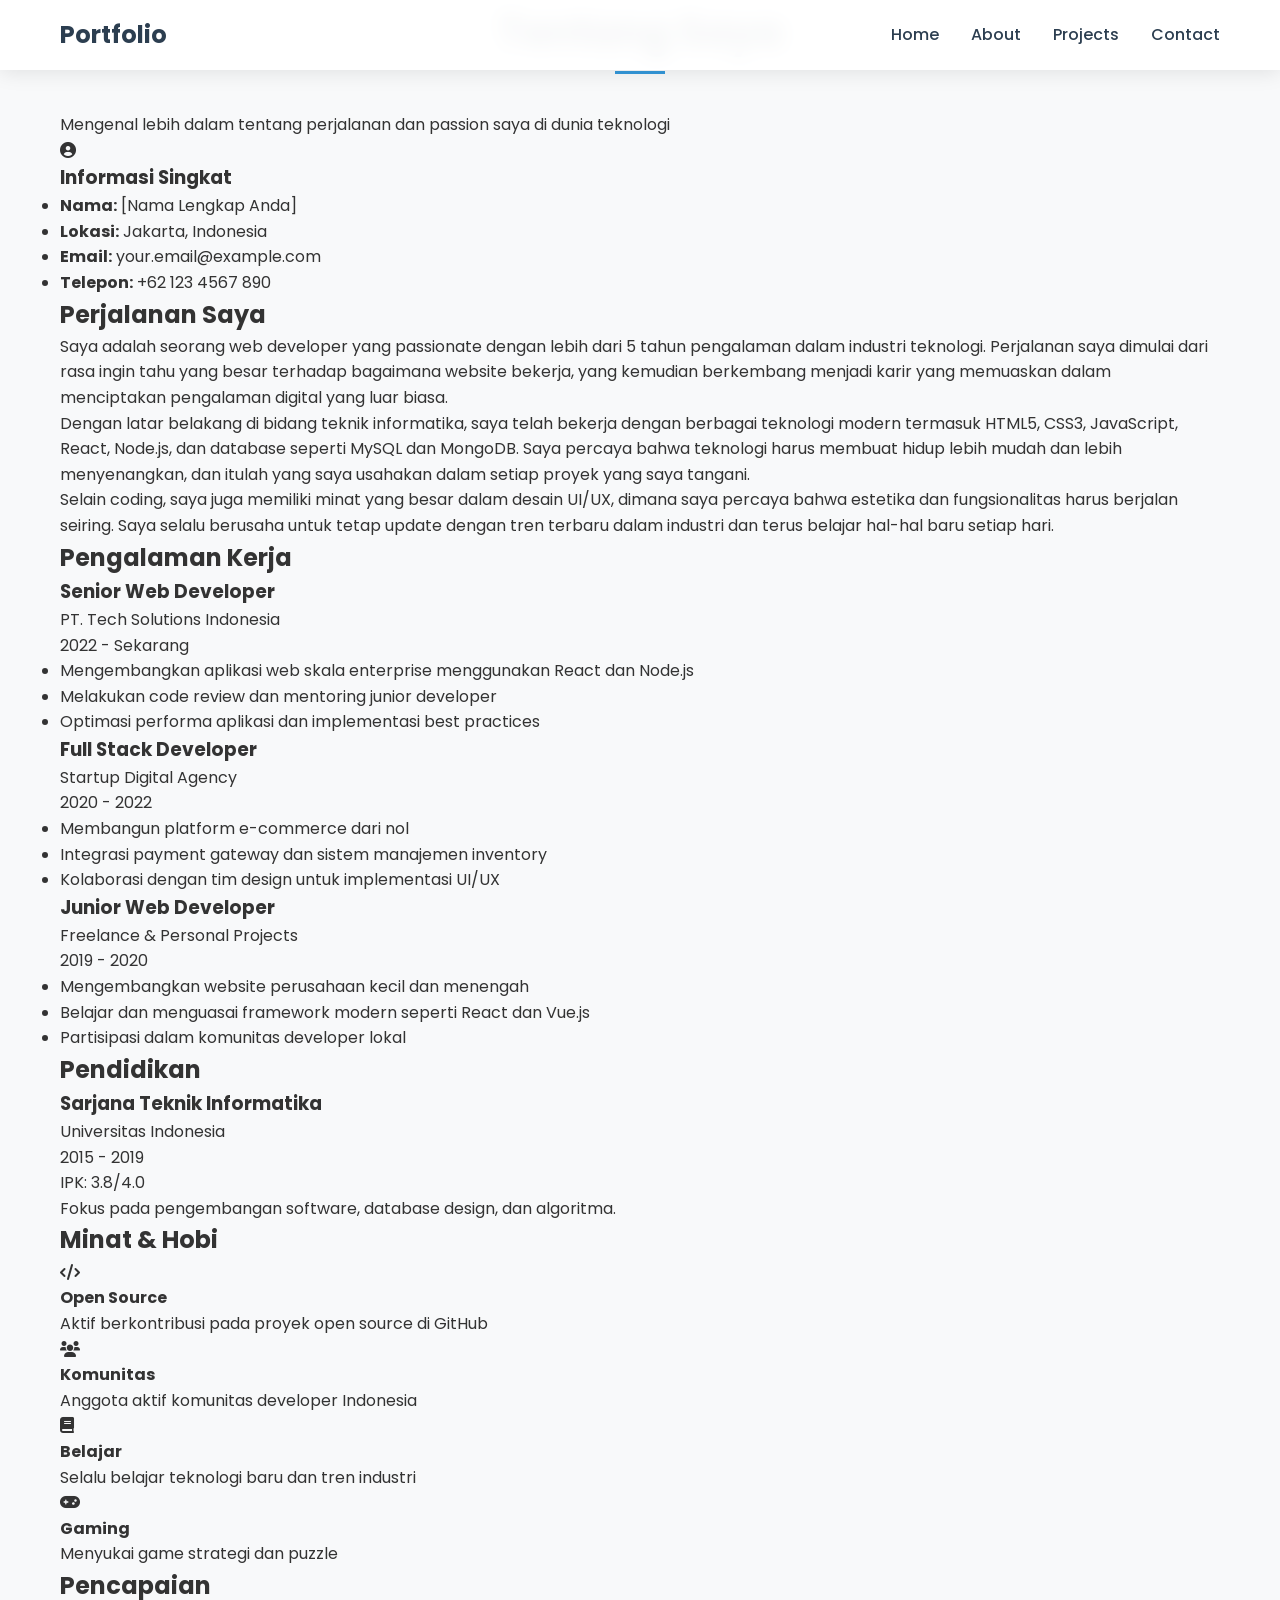
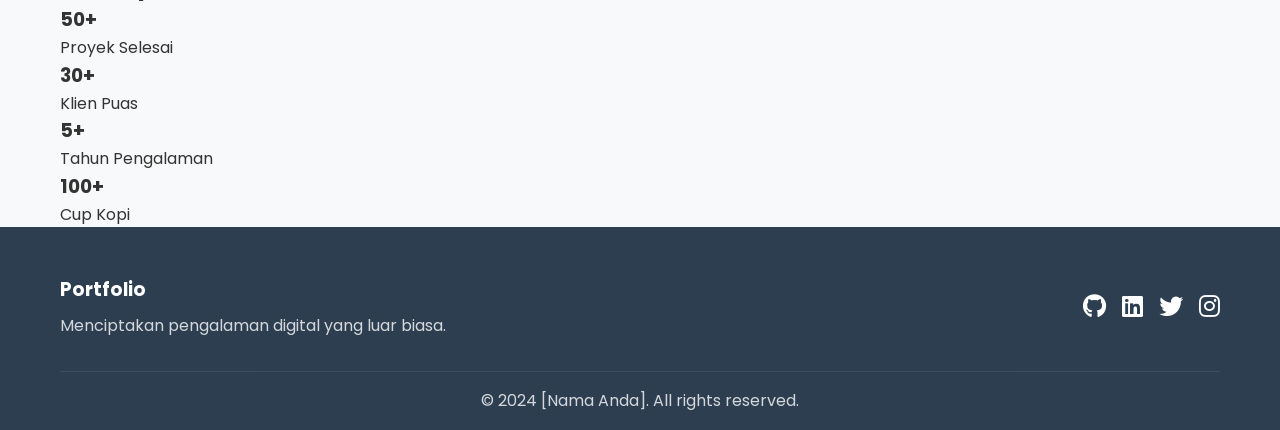
==== about.html @ 0f9511a6 "tambahkan" ====
<!DOCTYPE html>
<html lang="id">
<head>
    <meta charset="UTF-8">
    <meta name="viewport" content="width=device-width, initial-scale=1.0">
    <title>Tentang Saya - Portofolio Modern</title>
    <link rel="stylesheet" href="nyoba.css">
    <link href="https://fonts.googleapis.com/css2?family=Poppins:wght@300;400;500;600;700&display=swap" rel="stylesheet">
    <link rel="stylesheet" href="https://cdnjs.cloudflare.com/ajax/libs/font-awesome/6.0.0/css/all.min.css">
</head>
<body>
    <header>
        <nav>
            <div class="nav-container">
                <div class="logo">
                    <h1><a href="nyoba.html" style="color: inherit; text-decoration: none;">Portfolio</a></h1>
                </div>
                <ul class="nav-menu">
                    <li><a href="nyoba.html#home">Home</a></li>
                    <li><a href="about.html">About</a></li>
                    <li><a href="nyoba.html#projects">Projects</a></li>
                    <li><a href="nyoba.html#contact">Contact</a></li>
                </ul>
                <div class="hamburger">
                    <span class="bar"></span>
                    <span class="bar"></span>
                    <span class="bar"></span>
                </div>
            </div>
        </nav>
    </header>

    <section class="about-page">
        <div class="container">
            <div class="about-header">
                <h1 class="section-title">Tentang Saya</h1>
                <p class="about-subtitle">Mengenal lebih dalam tentang perjalanan dan passion saya di dunia teknologi</p>
            </div>

            <div class="about-content-detailed">
                <div class="about-image-section">
                    <div class="profile-image-large">
                        <div class="profile-placeholder-large">
                            <i class="fas fa-user-circle"></i>
                        </div>
                    </div>
                    <div class="quick-info">
                        <h3>Informasi Singkat</h3>
                        <ul>
                            <li><strong>Nama:</strong> [Nama Lengkap Anda]</li>
                            <li><strong>Lokasi:</strong> Jakarta, Indonesia</li>
                            <li><strong>Email:</strong> your.email@example.com</li>
                            <li><strong>Telepon:</strong> +62 123 4567 890</li>
                        </ul>
                    </div>
                </div>

                <div class="about-text-section">
                    <div class="about-bio">
                        <h2>Perjalanan Saya</h2>
                        <p>Saya adalah seorang web developer yang passionate dengan lebih dari 5 tahun pengalaman dalam industri teknologi. Perjalanan saya dimulai dari rasa ingin tahu yang besar terhadap bagaimana website bekerja, yang kemudian berkembang menjadi karir yang memuaskan dalam menciptakan pengalaman digital yang luar biasa.</p>

                        <p>Dengan latar belakang di bidang teknik informatika, saya telah bekerja dengan berbagai teknologi modern termasuk HTML5, CSS3, JavaScript, React, Node.js, dan database seperti MySQL dan MongoDB. Saya percaya bahwa teknologi harus membuat hidup lebih mudah dan lebih menyenangkan, dan itulah yang saya usahakan dalam setiap proyek yang saya tangani.</p>

                        <p>Selain coding, saya juga memiliki minat yang besar dalam desain UI/UX, dimana saya percaya bahwa estetika dan fungsionalitas harus berjalan seiring. Saya selalu berusaha untuk tetap update dengan tren terbaru dalam industri dan terus belajar hal-hal baru setiap hari.</p>
                    </div>

                    <div class="experience-section">
                        <h2>Pengalaman Kerja</h2>
                        <div class="timeline">
                            <div class="timeline-item">
                                <div class="timeline-marker"></div>
                                <div class="timeline-content">
                                    <h3>Senior Web Developer</h3>
                                    <p class="company">PT. Tech Solutions Indonesia</p>
                                    <p class="period">2022 - Sekarang</p>
                                    <ul>
                                        <li>Mengembangkan aplikasi web skala enterprise menggunakan React dan Node.js</li>
                                        <li>Melakukan code review dan mentoring junior developer</li>
                                        <li>Optimasi performa aplikasi dan implementasi best practices</li>
                                    </ul>
                                </div>
                            </div>

                            <div class="timeline-item">
                                <div class="timeline-marker"></div>
                                <div class="timeline-content">
                                    <h3>Full Stack Developer</h3>
                                    <p class="company">Startup Digital Agency</p>
                                    <p class="period">2020 - 2022</p>
                                    <ul>
                                        <li>Membangun platform e-commerce dari nol</li>
                                        <li>Integrasi payment gateway dan sistem manajemen inventory</li>
                                        <li>Kolaborasi dengan tim design untuk implementasi UI/UX</li>
                                    </ul>
                                </div>
                            </div>

                            <div class="timeline-item">
                                <div class="timeline-marker"></div>
                                <div class="timeline-content">
                                    <h3>Junior Web Developer</h3>
                                    <p class="company">Freelance & Personal Projects</p>
                                    <p class="period">2019 - 2020</p>
                                    <ul>
                                        <li>Mengembangkan website perusahaan kecil dan menengah</li>
                                        <li>Belajar dan menguasai framework modern seperti React dan Vue.js</li>
                                        <li>Partisipasi dalam komunitas developer lokal</li>
                                    </ul>
                                </div>
                            </div>
                        </div>
                    </div>

                    <div class="education-section">
                        <h2>Pendidikan</h2>
                        <div class="education-item">
                            <h3>Sarjana Teknik Informatika</h3>
                            <p class="university">Universitas Indonesia</p>
                            <p class="period">2015 - 2019</p>
                            <p>IPK: 3.8/4.0</p>
                            <p>Fokus pada pengembangan software, database design, dan algoritma.</p>
                        </div>
                    </div>

                    <div class="interests-section">
                        <h2>Minat & Hobi</h2>
                        <div class="interests-grid">
                            <div class="interest-item">
                                <i class="fas fa-code"></i>
                                <h4>Open Source</h4>
                                <p>Aktif berkontribusi pada proyek open source di GitHub</p>
                            </div>
                            <div class="interest-item">
                                <i class="fas fa-users"></i>
                                <h4>Komunitas</h4>
                                <p>Anggota aktif komunitas developer Indonesia</p>
                            </div>
                            <div class="interest-item">
                                <i class="fas fa-book"></i>
                                <h4>Belajar</h4>
                                <p>Selalu belajar teknologi baru dan tren industri</p>
                            </div>
                            <div class="interest-item">
                                <i class="fas fa-gamepad"></i>
                                <h4>Gaming</h4>
                                <p>Menyukai game strategi dan puzzle</p>
                            </div>
                        </div>
                    </div>

                    <div class="stats-section">
                        <h2>Pencapaian</h2>
                        <div class="stats-grid">
                            <div class="stat-card">
                                <h3>50+</h3>
                                <p>Proyek Selesai</p>
                            </div>
                            <div class="stat-card">
                                <h3>30+</h3>
                                <p>Klien Puas</p>
                            </div>
                            <div class="stat-card">
                                <h3>5+</h3>
                                <p>Tahun Pengalaman</p>
                            </div>
                            <div class="stat-card">
                                <h3>100+</h3>
                                <p>Cup Kopi</p>
                            </div>
                        </div>
                    </div>
                </div>
            </div>
        </div>
    </section>

    <footer>
        <div class="container">
            <div class="footer-content">
                <div class="footer-logo">
                    <h3>Portfolio</h3>
                    <p>Menciptakan pengalaman digital yang luar biasa.</p>
                </div>
                <div class="social-links">
                    <a href="#" class="social-link"><i class="fab fa-github"></i></a>
                    <a href="#" class="social-link"><i class="fab fa-linkedin"></i></a>
                    <a href="#" class="social-link"><i class="fab fa-twitter"></i></a>
                    <a href="#" class="social-link"><i class="fab fa-instagram"></i></a>
                </div>
            </div>
            <div class="footer-bottom">
                <p>&copy; 2024 [Nama Anda]. All rights reserved.</p>
            </div>
        </div>
    </footer>

    <script src="nyoba.js"></script>
</body>
</html>
---- nyoba.css ----
/* Reset dan Base Styles */
* {
    margin: 0;
    padding: 0;
    box-sizing: border-box;
}

body {
    font-family: 'Poppins', sans-serif;
    line-height: 1.6;
    color: #333;
    background-color: #f8f9fa;
    overflow-x: hidden;
}

.container {
    max-width: 1200px;
    margin: 0 auto;
    padding: 0 20px;
}

/* Header & Navigation */
header {
    position: fixed;
    top: 0;
    width: 100%;
    background: rgba(255, 255, 255, 0.95);
    backdrop-filter: blur(10px);
    z-index: 1000;
    box-shadow: 0 2px 20px rgba(0, 0, 0, 0.1);
}

.nav-container {
    display: flex;
    justify-content: space-between;
    align-items: center;
    padding: 1rem 0;
    max-width: 1200px;
    margin: 0 auto;
    padding: 1rem 20px;
}

.logo h1 {
    color: #2c3e50;
    font-weight: 700;
}

.nav-menu {
    display: flex;
    list-style: none;
    gap: 2rem;
}

.nav-menu a {
    text-decoration: none;
    color: #2c3e50;
    font-weight: 500;
    transition: color 0.3s ease;
}

.nav-menu a:hover {
    color: #3498db;
}

.hamburger {
    display: none;
    flex-direction: column;
    cursor: pointer;
}

.bar {
    width: 25px;
    height: 3px;
    background: #2c3e50;
    margin: 3px 0;
    transition: 0.3s;
}

/* Hero Section */
.hero {
    min-height: 100vh;
    display: flex;
    align-items: center;
    background: linear-gradient(135deg, #667eea 0%, #764ba2 100%);
    color: white;
    padding-top: 80px;
}

.hero-container {
    max-width: 1200px;
    margin: 0 auto;
    padding: 0 20px;
    display: grid;
    grid-template-columns: 1fr 1fr;
    gap: 4rem;
    align-items: center;
}

.hero-content h1 {
    font-size: 3.5rem;
    font-weight: 700;
    margin-bottom: 1rem;
}

.highlight {
    color: #ffd700;
}

.hero-content h2 {
    font-size: 1.5rem;
    font-weight: 300;
    margin-bottom: 1.5rem;
    opacity: 0.9;
}

.hero-content p {
    font-size: 1.1rem;
    margin-bottom: 2rem;
    opacity: 0.8;
}

.hero-buttons {
    display: flex;
    gap: 1rem;
}

.btn {
    padding: 12px 30px;
    border-radius: 50px;
    text-decoration: none;
    font-weight: 500;
    transition: all 0.3s ease;
    display: inline-block;
    text-align: center;
}

.btn-primary {
    background: #3498db;
    color: white;
}

.btn-primary:hover {
    background: #2980b9;
    transform: translateY(-2px);
    box-shadow: 0 10px 25px rgba(52, 152, 219, 0.3);
}

.btn-secondary {
    background: transparent;
    color: white;
    border: 2px solid white;
}

.btn-secondary:hover {
    background: white;
    color: #3498db;
}

.hero-image {
    text-align: center;
}

.profile-placeholder {
    width: 300px;
    height: 300px;
    background: rgba(255, 255, 255, 0.1);
    border-radius: 50%;
    display: flex;
    align-items: center;
    justify-content: center;
    font-size: 8rem;
    margin: 0 auto;
    backdrop-filter: blur(10px);
}

/* Section Titles */
.section-title {
    font-size: 2.5rem;
    text-align: center;
    margin-bottom: 3rem;
    color: #2c3e50;
    position: relative;
}

.section-title::after {
    content: '';
    position: absolute;
    bottom: -10px;
    left: 50%;
    transform: translateX(-50%);
    width: 50px;
    height: 3px;
    background: #3498db;
}

/* About Section */
.about {
    padding: 5rem 0;
    background: white;
}

.about-content {
    display: grid;
    grid-template-columns: 2fr 1fr;
    gap: 4rem;
    align-items: center;
}

.about-text p {
    font-size: 1.1rem;
    margin-bottom: 1.5rem;
    color: #666;
}

.stats {
    display: grid;
    grid-template-columns: repeat(3, 1fr);
    gap: 2rem;
    margin-top: 2rem;
}

.stat h3 {
    font-size: 2.5rem;
    color: #3498db;
    margin-bottom: 0.5rem;
}

.stat p {
    color: #666;
    font-weight: 500;
}

.skills h3 {
    color: #2c3e50;
    margin-bottom: 1rem;
}

.skill-tags {
    display: flex;
    flex-wrap: wrap;
    gap: 0.5rem;
}

.skill-tag {
    background: #f8f9fa;
    color: #3498db;
    padding: 0.5rem 1rem;
    border-radius: 20px;
    font-size: 0.9rem;
    font-weight: 500;
}

/* Projects Section */
.projects {
    padding: 5rem 0;
    background: #f8f9fa;
}

.projects-grid {
    display: grid;
    grid-template-columns: repeat(auto-fit, minmax(350px, 1fr));
    gap: 2rem;
}

.project-card {
    background: white;
    border-radius: 10px;
    overflow: hidden;
    box-shadow: 0 10px 30px rgba(0, 0, 0, 0.1);
    transition: transform 0.3s ease, box-shadow 0.3s ease;
}

.project-card:hover {
    transform: translateY(-5px);
    box-shadow: 0 20px 40px rgba(0, 0, 0, 0.15);
}

.project-image {
    height: 200px;
    background: linear-gradient(135deg, #667eea 0%, #764ba2 100%);
    display: flex;
    align-items: center;
    justify-content: center;
    color: white;
    font-size: 3rem;
}

.project-content {
    padding: 2rem;
}

.project-content h3 {
    color: #2c3e50;
    margin-bottom: 1rem;
    font-size: 1.3rem;
}

.project-content p {
    color: #666;
    margin-bottom: 1.5rem;
}

.project-tech {
    display: flex;
    flex-wrap: wrap;
    gap: 0.5rem;
    margin-bottom: 1.5rem;
}

.project-tech span {
    background: #e9ecef;
    color: #495057;
    padding: 0.25rem 0.75rem;
    border-radius: 15px;
    font-size: 0.8rem;
    font-weight: 500;
}

.project-links {
    display: flex;
    gap: 1rem;
}

.btn-small {
    padding: 8px 20px;
    font-size: 0.9rem;
    border-radius: 25px;
}

.btn-outline {
    background: transparent;
    color: #3498db;
    border: 2px solid #3498db;
}

.btn-outline:hover {
    background: #3498db;
    color: white;
}

/* Contact Section */
.contact {
    padding: 5rem 0;
    background: white;
}

.contact-content {
    display: grid;
    grid-template-columns: 1fr 2fr;
    gap: 4rem;
}

.contact-info {
    display: flex;
    flex-direction: column;
    gap: 2rem;
}

.contact-item {
    display: flex;
    align-items: center;
    gap: 1rem;
}

.contact-item i {
    font-size: 1.5rem;
    color: #3498db;
    width: 50px;
    text-align: center;
}

.contact-item h4 {
    color: #2c3e50;
    margin-bottom: 0.5rem;
}

.contact-item p {
    color: #666;
}

.contact-form {
    display: flex;
    flex-direction: column;
    gap: 1.5rem;
}

.form-group input,
.form-group textarea {
    width: 100%;
    padding: 1rem;
    border: 2px solid #e9ecef;
    border-radius: 5px;
    font-family: 'Poppins', sans-serif;
    font-size: 1rem;
    transition: border-color 0.3s ease;
}

.form-group input:focus,
.form-group textarea:focus {
    outline: none;
    border-color: #3498db;
}

/* Footer */
footer {
    background: #2c3e50;
    color: white;
    padding: 3rem 0 1rem;
}

.footer-content {
    display: flex;
    justify-content: space-between;
    align-items: center;
    margin-bottom: 2rem;
}

.footer-logo h3 {
    margin-bottom: 0.5rem;
}

.footer-logo p {
    opacity: 0.8;
}

.social-links {
    display: flex;
    gap: 1rem;
}

.social-link {
    color: white;
    font-size: 1.5rem;
    transition: color 0.3s ease;
}

.social-link:hover {
    color: #3498db;
}

.footer-bottom {
    text-align: center;
    border-top: 1px solid rgba(255, 255, 255, 0.1);
    padding-top: 1rem;
    opacity: 0.8;
}

/* Responsive Design */
@media (max-width: 768px) {
    .nav-menu {
        display: none;
    }

    .hamburger {
        display: flex;
    }

    .hero-container {
        grid-template-columns: 1fr;
        text-align: center;
        gap: 2rem;
    }

    .hero-content h1 {
        font-size: 2.5rem;
    }

    .hero-buttons {
        justify-content: center;
    }

    .about-content {
        grid-template-columns: 1fr;
        gap: 2rem;
    }

    .stats {
        grid-template-columns: 1fr;
    }

    .contact-content {
        grid-template-columns: 1fr;
        gap: 2rem;
    }

    .footer-content {
        flex-direction: column;
        gap: 2rem;
        text-align: center;
    }
}

@media (max-width: 480px) {
    .container {
        padding: 0 15px;
    }

    .hero-content h1 {
        font-size: 2rem;
    }

    .section-title {
        font-size: 2rem;
    }

    .projects-grid {
        grid-template-columns: 1fr;
    }
}

/* Animations */
@keyframes fadeInUp {
    from {
        opacity: 0;
        transform: translateY(30px);
    }
    to {
        opacity: 1;
        transform: translateY(0);
    }
}

.fade-in-up {
    animation: fadeInUp 0.6s ease-out;
}
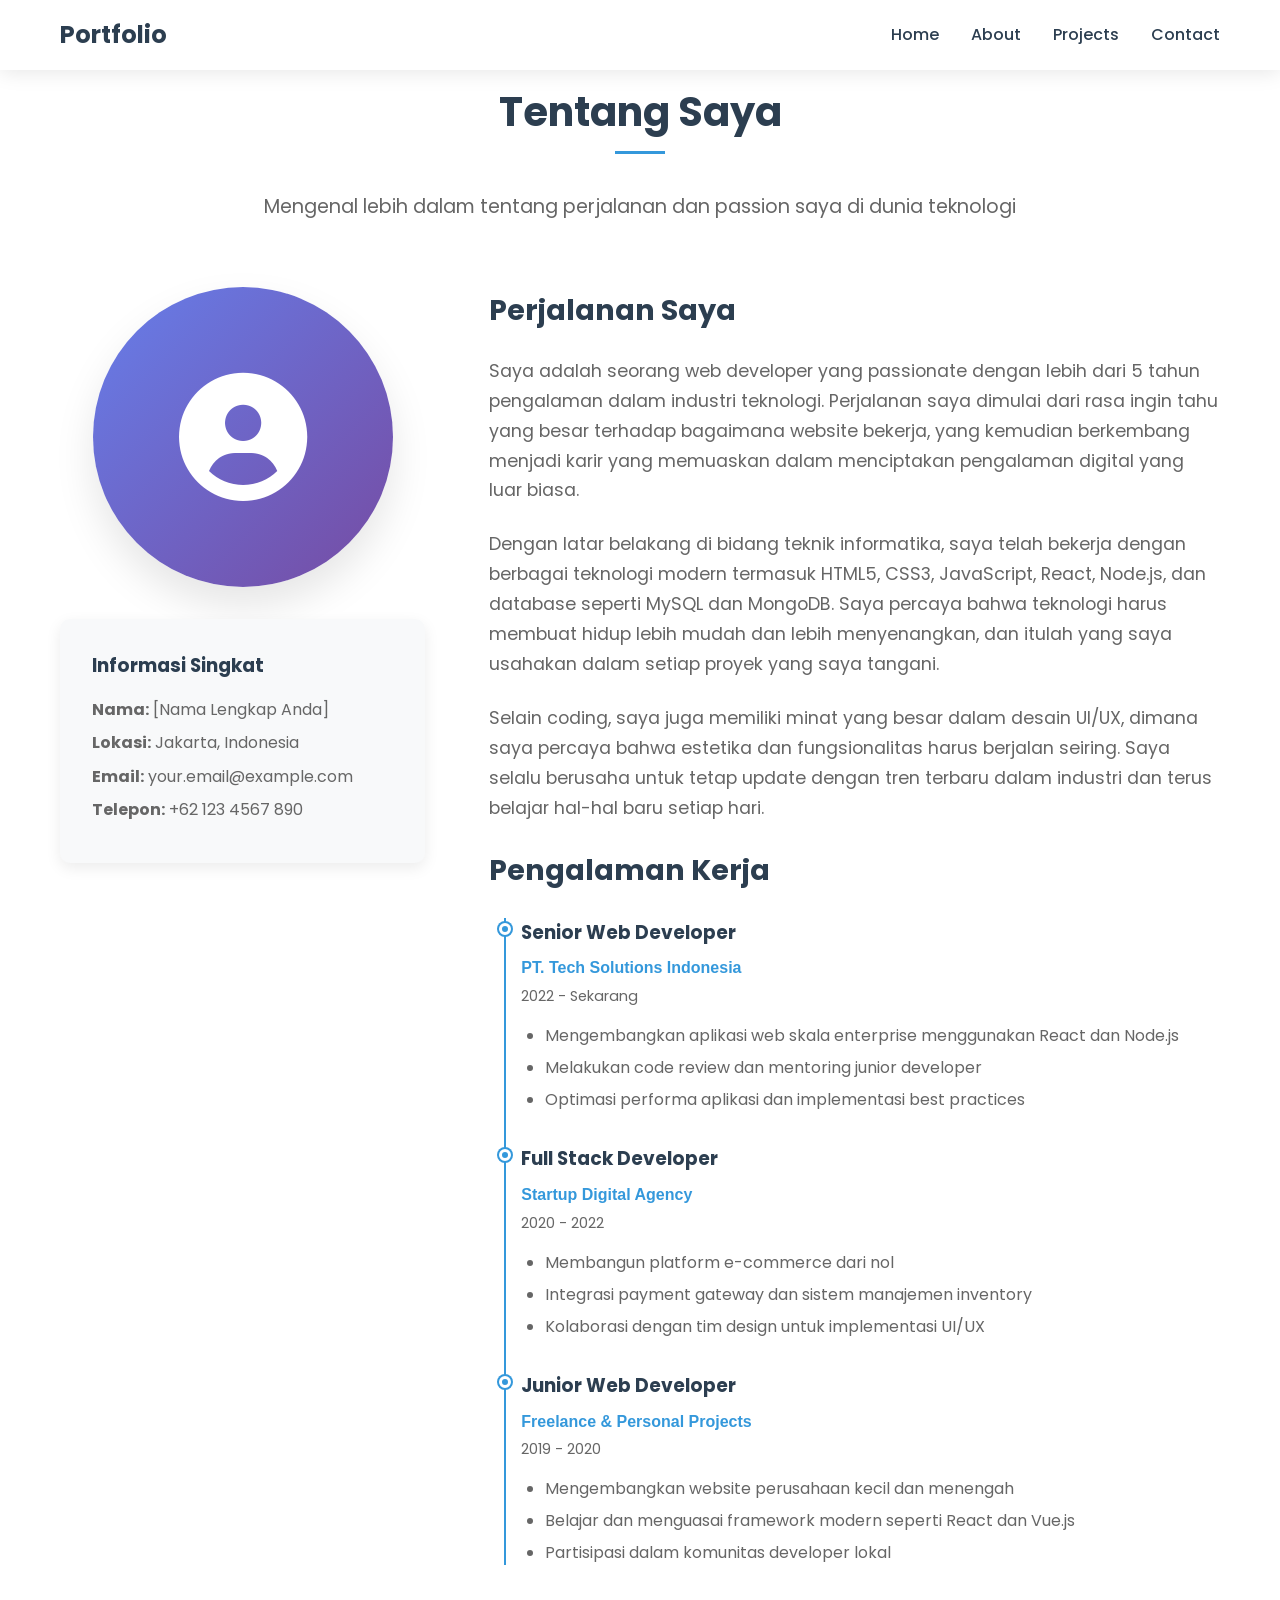
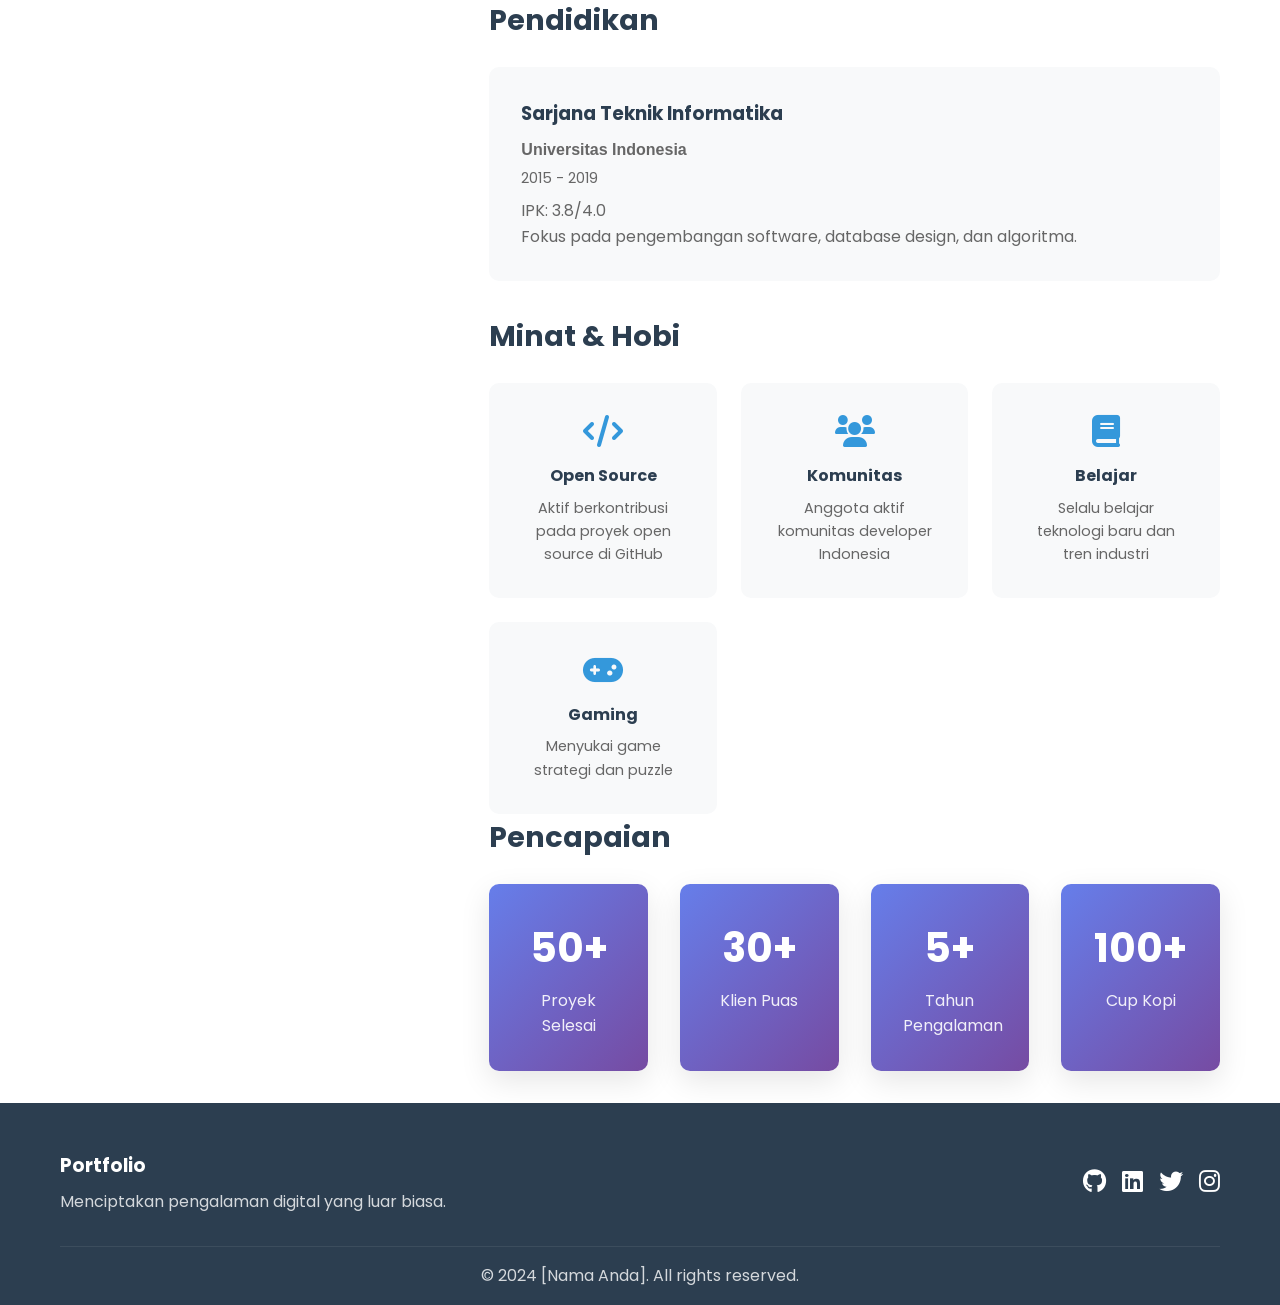
==== commit eca5e507: "tambahkan" ====
--- a/about.html
+++ b/about.html
@@ -16,10 +16,10 @@
                     <h1><a href="nyoba.html" style="color: inherit; text-decoration: none;">Portfolio</a></h1>
                 </div>
                 <ul class="nav-menu">
-                    <li><a href="nyoba.html#home">Home</a></li>
+                    <li><a href="index.html">Home</a></li>
                     <li><a href="about.html">About</a></li>
-                    <li><a href="nyoba.html#projects">Projects</a></li>
-                    <li><a href="nyoba.html#contact">Contact</a></li>
+                    <li><a href="project.html">Projects</a></li>
+                    <li><a href="index.html">Contact</a></li>
                 </ul>
                 <div class="hamburger">
                     <span class="bar"></span>
--- a/nyoba.css
+++ b/nyoba.css
@@ -508,6 +508,466 @@
     }
 }
 
+/* About Page Styles */
+.about-page {
+    padding: 5rem 0 2rem;
+    background: white;
+}
+
+.about-header {
+    text-align: center;
+    margin-bottom: 4rem;
+}
+
+.about-subtitle {
+    font-size: 1.2rem;
+    color: #666;
+    margin-top: 1rem;
+}
+
+.about-content-detailed {
+    display: grid;
+    grid-template-columns: 1fr 2fr;
+    gap: 4rem;
+    align-items: start;
+}
+
+.about-image-section {
+    position: sticky;
+    top: 100px;
+}
+
+.profile-placeholder-large {
+    width: 300px;
+    height: 300px;
+    background: linear-gradient(135deg, #667eea 0%, #764ba2 100%);
+    border-radius: 50%;
+    display: flex;
+    align-items: center;
+    justify-content: center;
+    font-size: 8rem;
+    color: white;
+    margin: 0 auto 2rem;
+    box-shadow: 0 20px 40px rgba(0, 0, 0, 0.1);
+}
+
+.quick-info {
+    background: #f8f9fa;
+    padding: 2rem;
+    border-radius: 10px;
+    box-shadow: 0 5px 15px rgba(0, 0, 0, 0.08);
+}
+
+.quick-info h3 {
+    color: #2c3e50;
+    margin-bottom: 1rem;
+}
+
+.quick-info ul {
+    list-style: none;
+    padding: 0;
+}
+
+.quick-info li {
+    margin-bottom: 0.5rem;
+    color: #666;
+}
+
+.about-text-section h2 {
+    color: #2c3e50;
+    font-size: 1.8rem;
+    margin-bottom: 1.5rem;
+    margin-top: 3rem;
+}
+
+.about-text-section h2:first-child {
+    margin-top: 0;
+}
+
+.about-bio p {
+    font-size: 1.1rem;
+    line-height: 1.7;
+    color: #666;
+    margin-bottom: 1.5rem;
+}
+
+.timeline {
+    position: relative;
+    padding-left: 2rem;
+}
+
+.timeline::before {
+    content: '';
+    position: absolute;
+    left: 15px;
+    top: 0;
+    bottom: 0;
+    width: 2px;
+    background: #3498db;
+}
+
+.timeline-item {
+    position: relative;
+    margin-bottom: 2rem;
+}
+
+.timeline-marker {
+    position: absolute;
+    left: -22px;
+    top: 5px;
+    width: 12px;
+    height: 12px;
+    background: #3498db;
+    border-radius: 50%;
+    border: 3px solid white;
+    box-shadow: 0 0 0 2px #3498db;
+}
+
+.timeline-content h3 {
+    color: #2c3e50;
+    margin-bottom: 0.5rem;
+}
+
+.company {
+    color: #3498db;
+    font-weight: 600;
+    margin-bottom: 0.25rem;
+}
+
+.period {
+    color: #666;
+    font-size: 0.9rem;
+    margin-bottom: 1rem;
+}
+
+.timeline-content ul {
+    margin: 0;
+    padding-left: 1.5rem;
+}
+
+.timeline-content li {
+    color: #666;
+    margin-bottom: 0.5rem;
+    line-height: 1.5;
+}
+
+.education-item {
+    background: #f8f9fa;
+    padding: 2rem;
+    border-radius: 10px;
+    margin-bottom: 2rem;
+}
+
+.education-item h3 {
+    color: #2c3e50;
+    margin-bottom: 0.5rem;
+}
+
+.university {
+    color: #3498db;
+    font-weight: 600;
+    margin-bottom: 0.25rem;
+}
+
+.education-item .period {
+    color: #666;
+    font-size: 0.9rem;
+    margin-bottom: 0.5rem;
+}
+
+.education-item p {
+    color: #666;
+    line-height: 1.6;
+}
+
+.interests-grid {
+    display: grid;
+    grid-template-columns: repeat(auto-fit, minmax(200px, 1fr));
+    gap: 1.5rem;
+    margin-top: 1rem;
+}
+
+.interest-item {
+    text-align: center;
+    padding: 2rem;
+    background: #f8f9fa;
+    border-radius: 10px;
+    transition: transform 0.3s ease;
+}
+
+.interest-item:hover {
+    transform: translateY(-5px);
+}
+
+.interest-item i {
+    font-size: 2rem;
+    color: #3498db;
+    margin-bottom: 1rem;
+}
+
+.interest-item h4 {
+    color: #2c3e50;
+    margin-bottom: 0.5rem;
+}
+
+.interest-item p {
+    color: #666;
+    font-size: 0.9rem;
+}
+
+.stats-grid {
+    display: grid;
+    grid-template-columns: repeat(auto-fit, minmax(150px, 1fr));
+    gap: 2rem;
+    margin-top: 1rem;
+}
+
+.stat-card {
+    text-align: center;
+    padding: 2rem;
+    background: linear-gradient(135deg, #667eea 0%, #764ba2 100%);
+    color: white;
+    border-radius: 10px;
+    box-shadow: 0 10px 30px rgba(0, 0, 0, 0.1);
+}
+
+.stat-card h3 {
+    font-size: 2.5rem;
+    margin-bottom: 0.5rem;
+}
+
+.stat-card p {
+    opacity: 0.9;
+}
+
+/* Projects Page Styles */
+.projects-page {
+    padding: 5rem 0 2rem;
+    background: #f8f9fa;
+}
+
+.projects-header {
+    text-align: center;
+    margin-bottom: 4rem;
+}
+
+.projects-subtitle {
+    font-size: 1.2rem;
+    color: #666;
+    margin-top: 1rem;
+}
+
+.projects-filter {
+    display: flex;
+    justify-content: center;
+    gap: 1rem;
+    margin-bottom: 3rem;
+    flex-wrap: wrap;
+}
+
+.filter-btn {
+    padding: 10px 20px;
+    border: 2px solid #3498db;
+    background: transparent;
+    color: #3498db;
+    border-radius: 25px;
+    cursor: pointer;
+    transition: all 0.3s ease;
+    font-weight: 500;
+}
+
+.filter-btn:hover,
+.filter-btn.active {
+    background: #3498db;
+    color: white;
+}
+
+.projects-grid-detailed {
+    display: grid;
+    gap: 3rem;
+}
+
+.project-detail-card {
+    background: white;
+    border-radius: 15px;
+    overflow: hidden;
+    box-shadow: 0 10px 30px rgba(0, 0, 0, 0.1);
+    transition: all 0.3s ease;
+    opacity: 1;
+    transform: translateY(0);
+}
+
+.project-detail-card:hover {
+    transform: translateY(-5px);
+    box-shadow: 0 20px 40px rgba(0, 0, 0, 0.15);
+}
+
+.project-image-large {
+    position: relative;
+    height: 250px;
+    background: linear-gradient(135deg, #667eea 0%, #764ba2 100%);
+    display: flex;
+    align-items: center;
+    justify-content: center;
+    color: white;
+    font-size: 4rem;
+}
+
+.project-category {
+    position: absolute;
+    top: 20px;
+    right: 20px;
+    background: rgba(255, 255, 255, 0.9);
+    color: #2c3e50;
+    padding: 5px 15px;
+    border-radius: 20px;
+    font-size: 0.8rem;
+    font-weight: 600;
+}
+
+.project-content-detailed {
+    padding: 2.5rem;
+}
+
+.project-content-detailed h3 {
+    color: #2c3e50;
+    font-size: 1.5rem;
+    margin-bottom: 0.5rem;
+}
+
+.project-date {
+    color: #666;
+    font-size: 0.9rem;
+    margin-bottom: 1.5rem;
+    font-style: italic;
+}
+
+.project-description {
+    color: #666;
+    line-height: 1.6;
+    margin-bottom: 2rem;
+}
+
+.project-features h4,
+.project-tech-stack h4,
+.project-challenges h4 {
+    color: #2c3e50;
+    margin-bottom: 1rem;
+    margin-top: 2rem;
+}
+
+.project-features h4:first-child,
+.project-tech-stack h4:first-child,
+.project-challenges h4:first-child {
+    margin-top: 0;
+}
+
+.project-features ul {
+    margin: 0;
+    padding-left: 1.5rem;
+}
+
+.project-features li {
+    color: #666;
+    margin-bottom: 0.5rem;
+    line-height: 1.5;
+}
+
+.tech-tags {
+    display: flex;
+    flex-wrap: wrap;
+    gap: 0.5rem;
+    margin-top: 0.5rem;
+}
+
+.tech-tag {
+    background: #e9ecef;
+    color: #495057;
+    padding: 0.25rem 0.75rem;
+    border-radius: 15px;
+    font-size: 0.8rem;
+    font-weight: 500;
+}
+
+.project-challenges p {
+    color: #666;
+    line-height: 1.6;
+}
+
+.project-links {
+    display: flex;
+    gap: 1rem;
+    margin-top: 2rem;
+    flex-wrap: wrap;
+}
+
+/* Responsive untuk About Page */
+@media (max-width: 768px) {
+    .about-content-detailed {
+        grid-template-columns: 1fr;
+        gap: 2rem;
+    }
+
+    .about-image-section {
+        position: static;
+    }
+
+    .profile-placeholder-large {
+        width: 200px;
+        height: 200px;
+        font-size: 5rem;
+    }
+
+    .interests-grid {
+        grid-template-columns: 1fr;
+    }
+
+    .stats-grid {
+        grid-template-columns: repeat(2, 1fr);
+    }
+
+    .projects-filter {
+        gap: 0.5rem;
+    }
+
+    .filter-btn {
+        padding: 8px 16px;
+        font-size: 0.9rem;
+    }
+
+    .project-content-detailed {
+        padding: 2rem;
+    }
+
+    .project-content-detailed h3 {
+        font-size: 1.3rem;
+    }
+
+    .project-image-large {
+        height: 200px;
+        font-size: 3rem;
+    }
+
+    .project-links {
+        flex-direction: column;
+    }
+
+    .btn {
+        width: 100%;
+        text-align: center;
+    }
+}
+
+@media (max-width: 480px) {
+    .projects-grid-detailed {
+        gap: 2rem;
+    }
+
+    .tech-tags {
+        justify-content: center;
+    }
+}
+
 /* Animations */
 @keyframes fadeInUp {
     from {
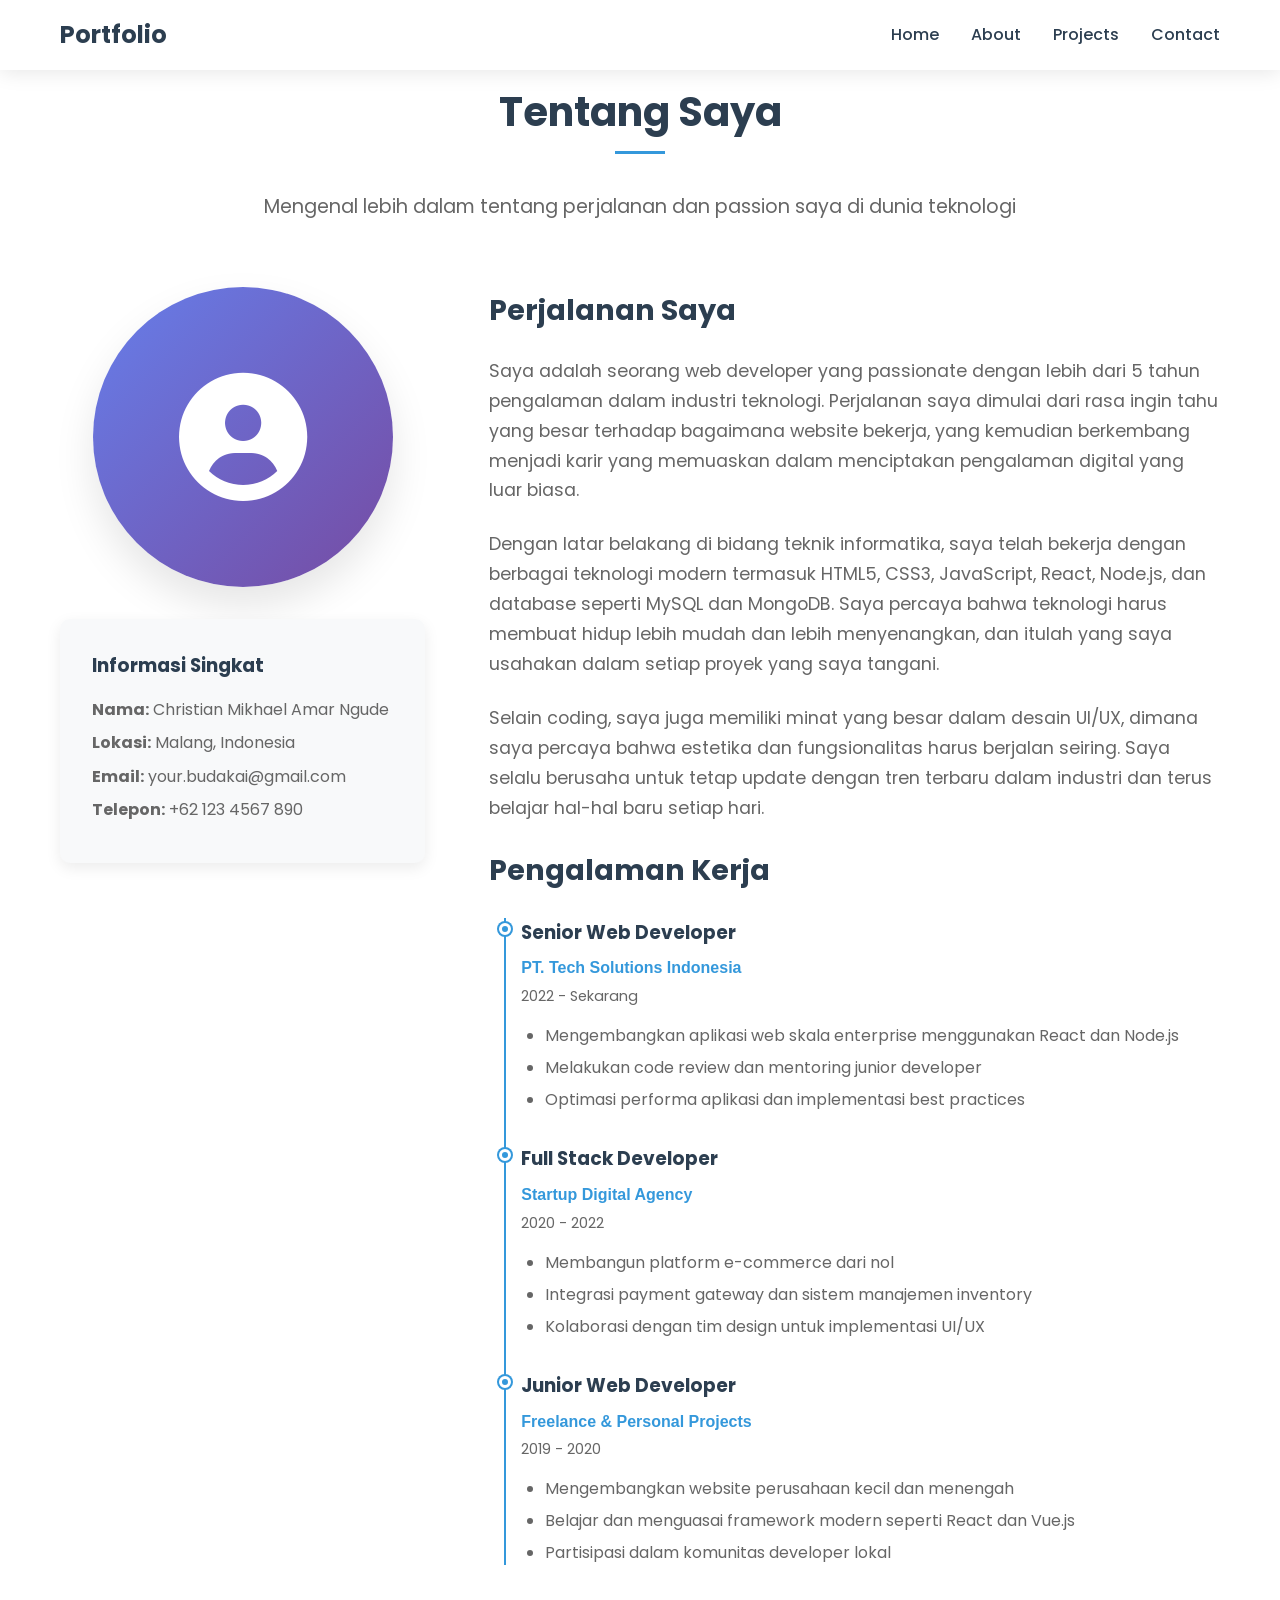
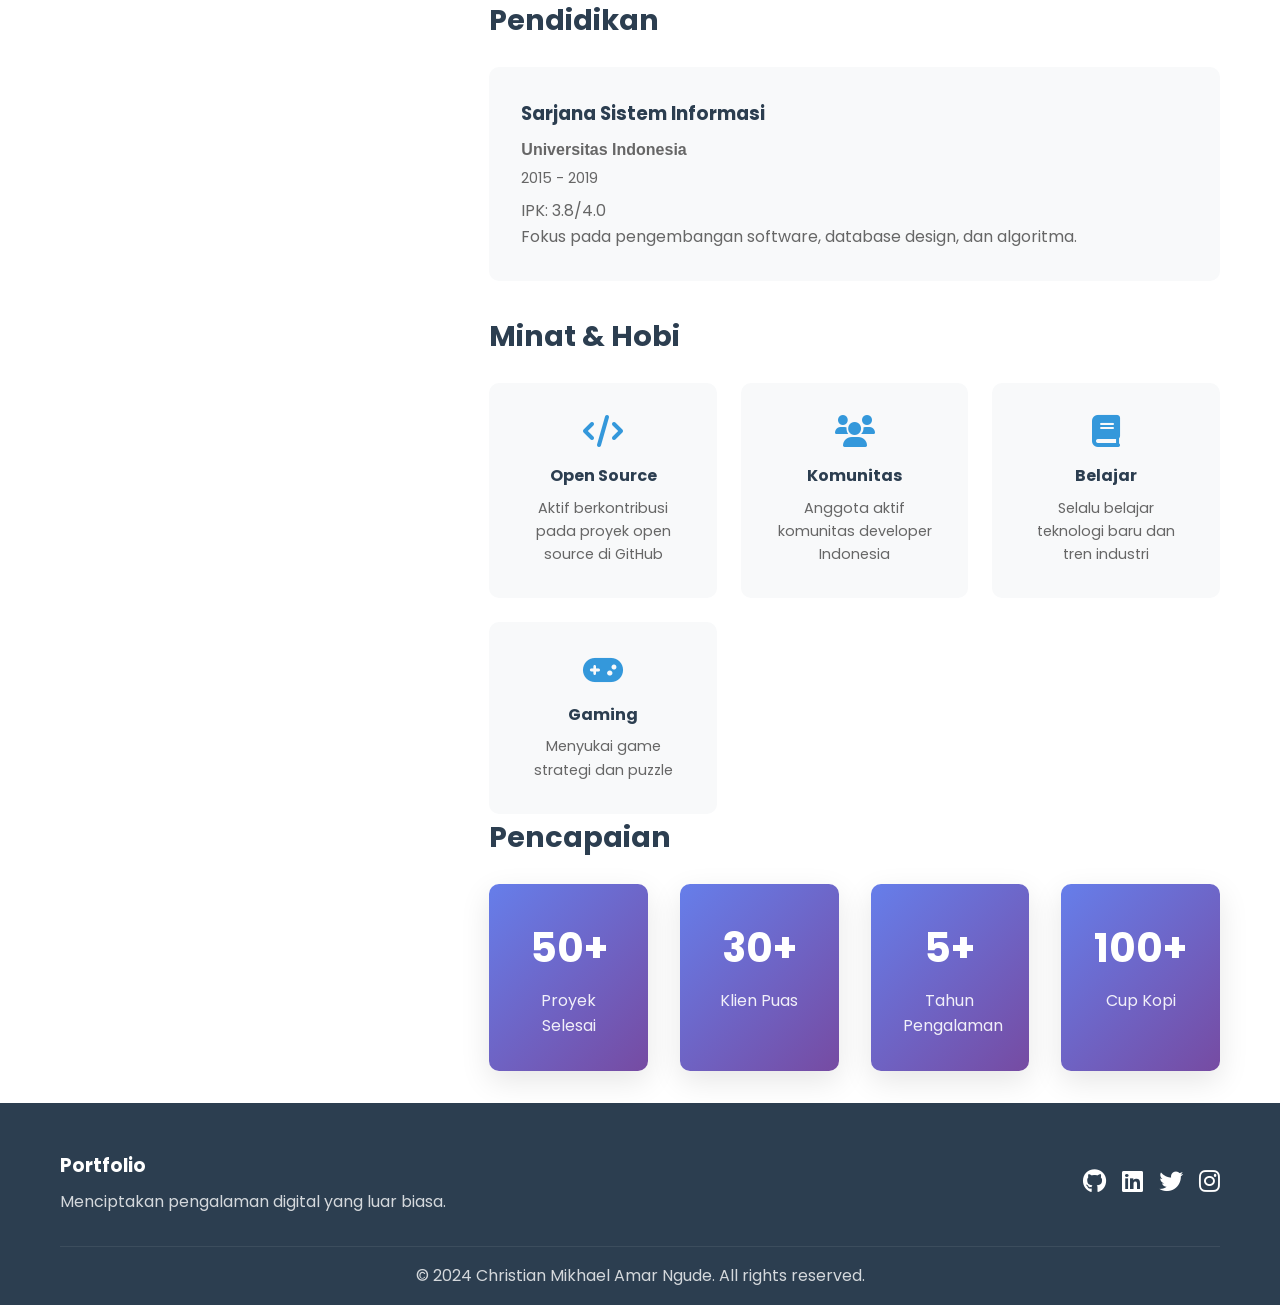
==== commit b8ec9512: "tambahkan" ====
--- a/about.html
+++ b/about.html
@@ -47,9 +47,9 @@
                     <div class="quick-info">
                         <h3>Informasi Singkat</h3>
                         <ul>
-                            <li><strong>Nama:</strong> [Nama Lengkap Anda]</li>
-                            <li><strong>Lokasi:</strong> Jakarta, Indonesia</li>
-                            <li><strong>Email:</strong> your.email@example.com</li>
+                            <li><strong>Nama:</strong> Christian Mikhael Amar Ngude</li>
+                            <li><strong>Lokasi:</strong> Malang, Indonesia</li>
+                            <li><strong>Email:</strong> your.budakai@gmail.com</li>
                             <li><strong>Telepon:</strong> +62 123 4567 890</li>
                         </ul>
                     </div>
@@ -115,7 +115,7 @@
                     <div class="education-section">
                         <h2>Pendidikan</h2>
                         <div class="education-item">
-                            <h3>Sarjana Teknik Informatika</h3>
+                            <h3>Sarjana Sistem Informasi</h3>
                             <p class="university">Universitas Indonesia</p>
                             <p class="period">2015 - 2019</p>
                             <p>IPK: 3.8/4.0</p>
@@ -190,7 +190,7 @@
                 </div>
             </div>
             <div class="footer-bottom">
-                <p>&copy; 2024 [Nama Anda]. All rights reserved.</p>
+                <p>&copy; 2024 Christian Mikhael Amar Ngude. All rights reserved.</p>
             </div>
         </div>
     </footer>
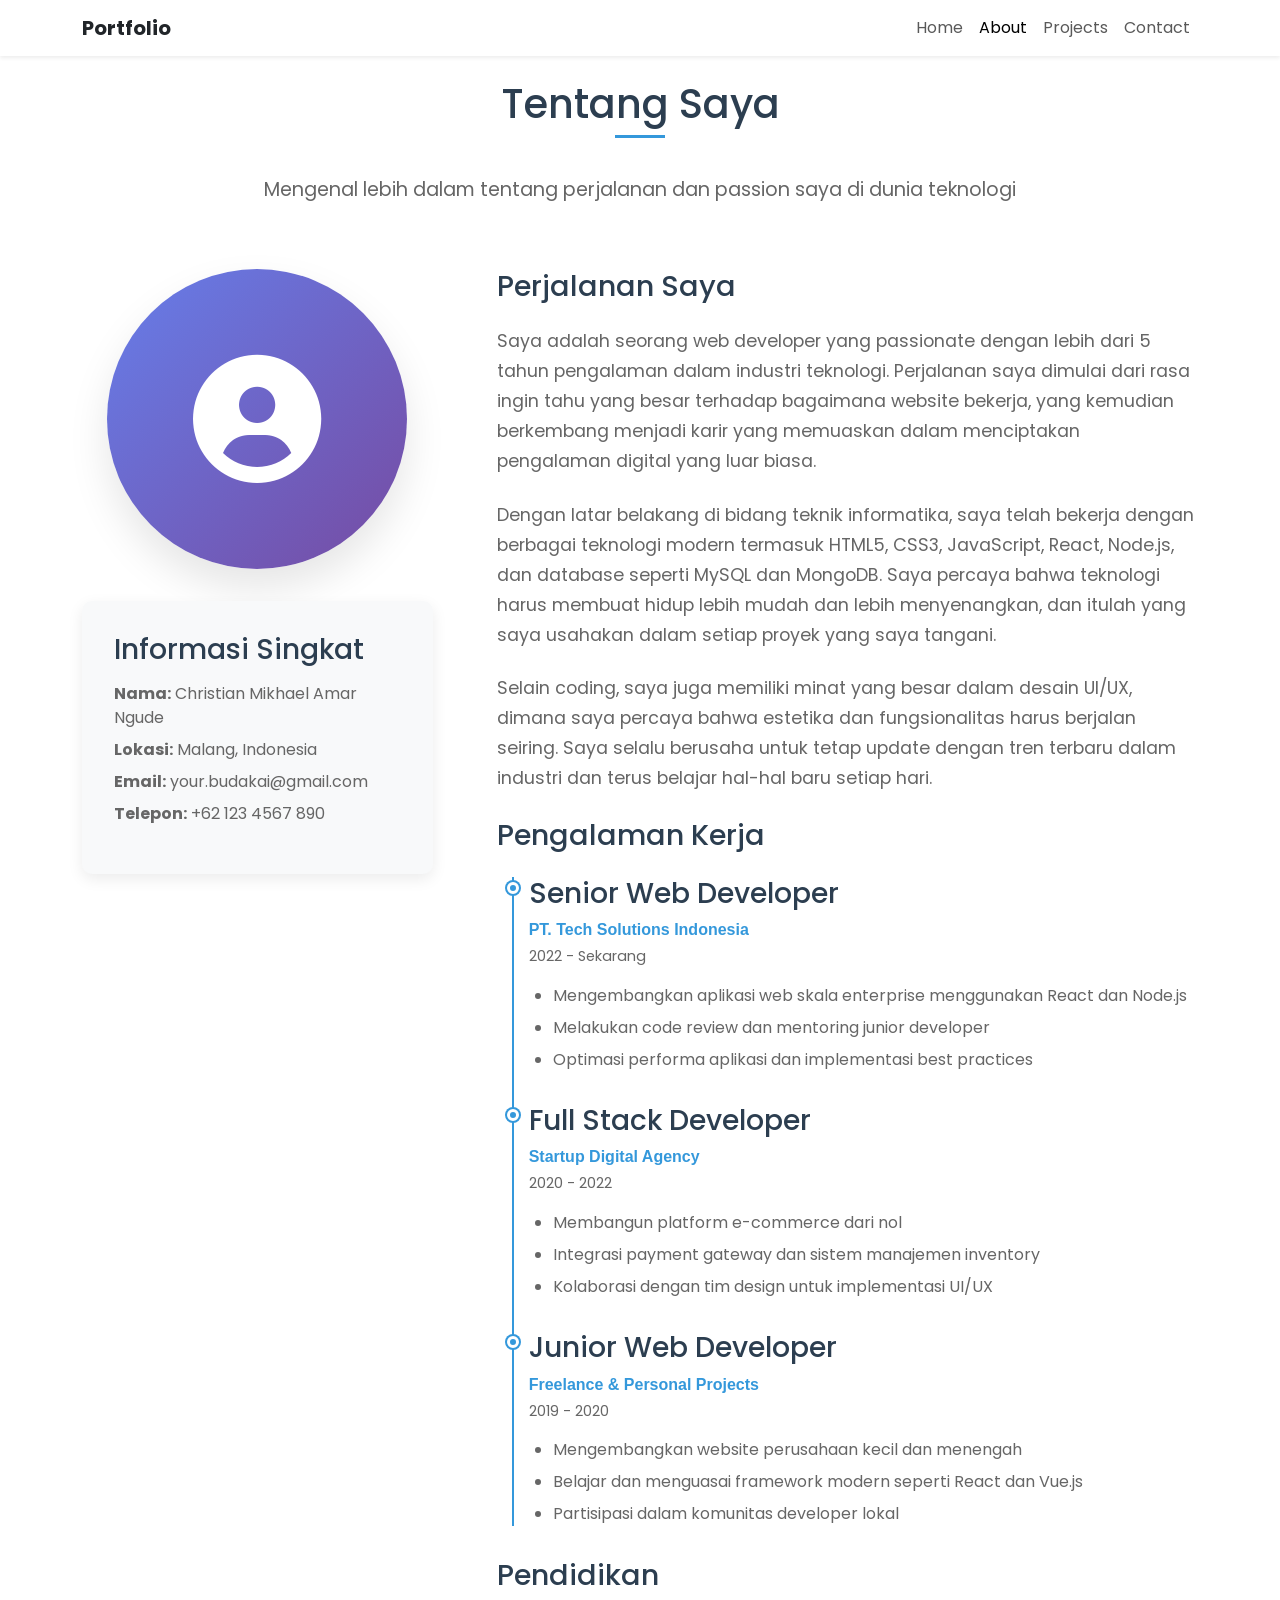
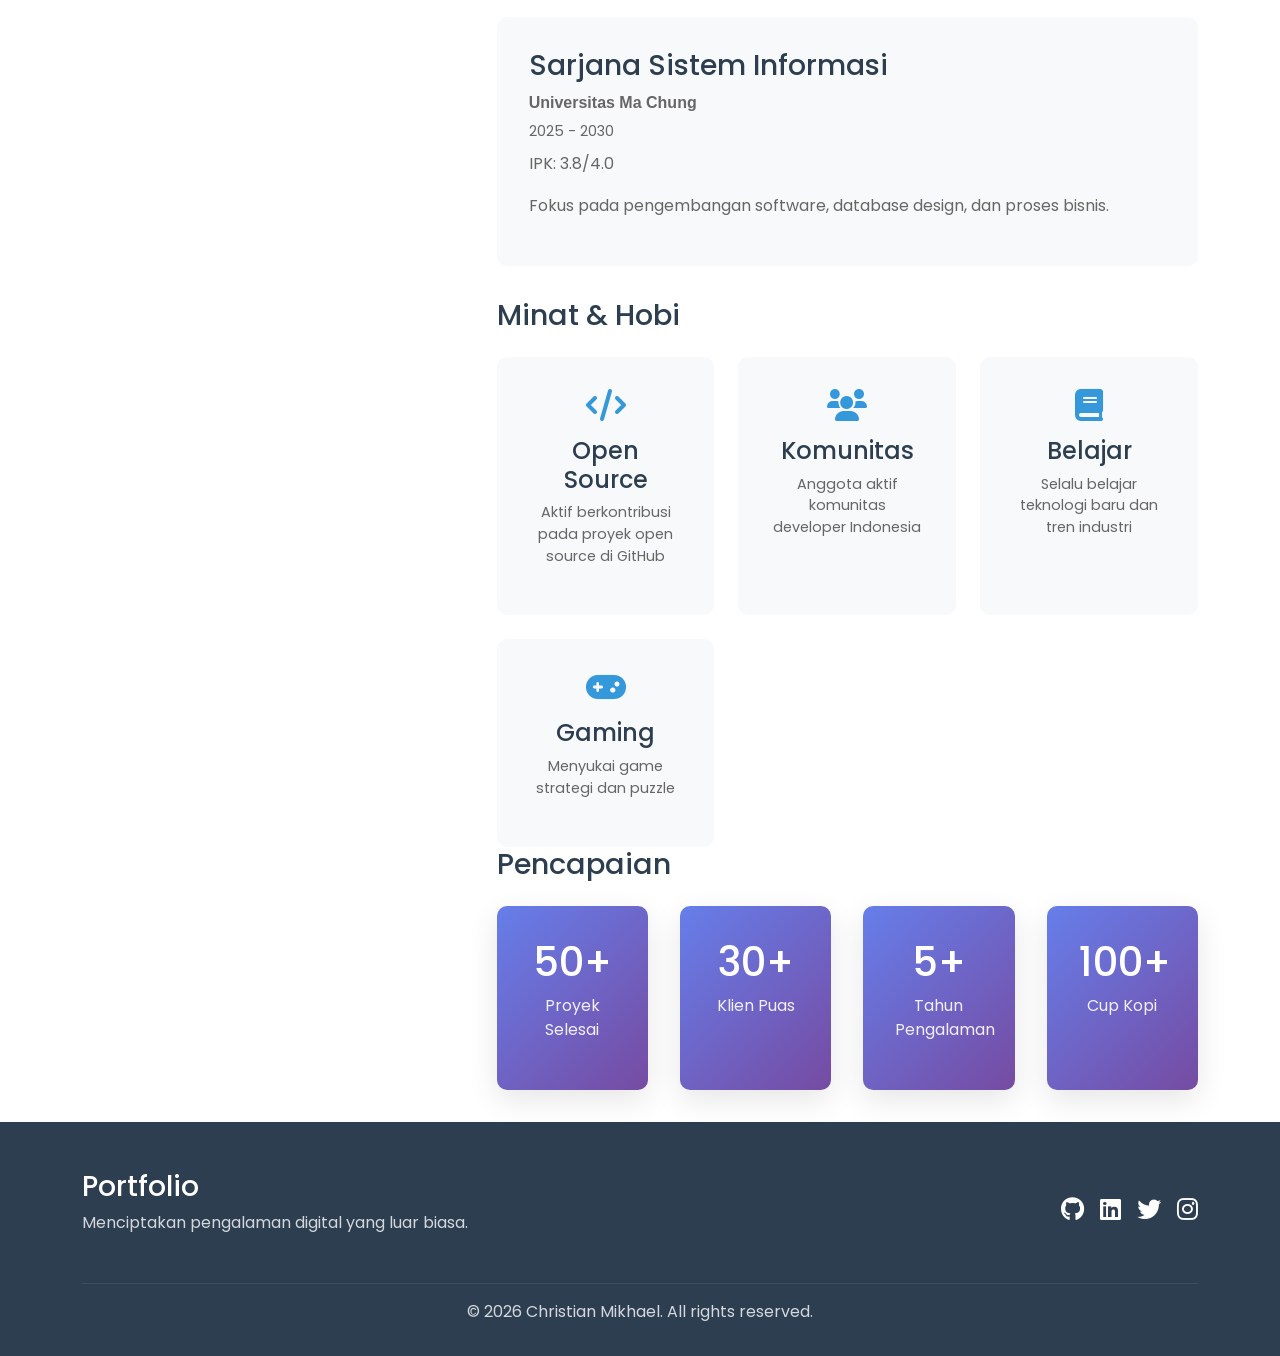
==== commit cb4f768f: "tambahkan" ====
--- a/about.html
+++ b/about.html
@@ -4,27 +4,34 @@
     <meta charset="UTF-8">
     <meta name="viewport" content="width=device-width, initial-scale=1.0">
     <title>Tentang Saya - Portofolio Modern</title>
+    <link href="https://cdn.jsdelivr.net/npm/bootstrap@5.3.0/dist/css/bootstrap.min.css" rel="stylesheet">
     <link rel="stylesheet" href="nyoba.css">
     <link href="https://fonts.googleapis.com/css2?family=Poppins:wght@300;400;500;600;700&display=swap" rel="stylesheet">
     <link rel="stylesheet" href="https://cdnjs.cloudflare.com/ajax/libs/font-awesome/6.0.0/css/all.min.css">
 </head>
 <body>
     <header>
-        <nav>
-            <div class="nav-container">
-                <div class="logo">
-                    <h1><a href="nyoba.html" style="color: inherit; text-decoration: none;">Portfolio</a></h1>
-                </div>
-                <ul class="nav-menu">
-                    <li><a href="index.html">Home</a></li>
-                    <li><a href="about.html">About</a></li>
-                    <li><a href="project.html">Projects</a></li>
-                    <li><a href="index.html">Contact</a></li>
-                </ul>
-                <div class="hamburger">
-                    <span class="bar"></span>
-                    <span class="bar"></span>
-                    <span class="bar"></span>
+        <nav class="navbar navbar-expand-lg navbar-light bg-white fixed-top shadow-sm">
+            <div class="container">
+                <a class="navbar-brand fw-bold text-dark" href="index.html">Portfolio</a>
+                <button class="navbar-toggler" type="button" data-bs-toggle="collapse" data-bs-target="#navbarNav" aria-controls="navbarNav" aria-expanded="false" aria-label="Toggle navigation">
+                    <span class="navbar-toggler-icon"></span>
+                </button>
+                <div class="collapse navbar-collapse" id="navbarNav">
+                    <ul class="navbar-nav ms-auto">
+                        <li class="nav-item">
+                            <a class="nav-link" href="index.html">Home</a>
+                        </li>
+                        <li class="nav-item">
+                            <a class="nav-link active" href="about.html">About</a>
+                        </li>
+                        <li class="nav-item">
+                            <a class="nav-link" href="project.html">Projects</a>
+                        </li>
+                        <li class="nav-item">
+                            <a class="nav-link" href="index.html#contact">Contact</a>
+                        </li>
+                    </ul>
                 </div>
             </div>
         </nav>
@@ -116,10 +123,10 @@
                         <h2>Pendidikan</h2>
                         <div class="education-item">
                             <h3>Sarjana Sistem Informasi</h3>
-                            <p class="university">Universitas Indonesia</p>
-                            <p class="period">2015 - 2019</p>
+                            <p class="university">Universitas Ma Chung</p>
+                            <p class="period">2025 - 2030</p>
                             <p>IPK: 3.8/4.0</p>
-                            <p>Fokus pada pengembangan software, database design, dan algoritma.</p>
+                            <p>Fokus pada pengembangan software, database design, dan proses bisnis.</p>
                         </div>
                     </div>
 
@@ -190,11 +197,13 @@
                 </div>
             </div>
             <div class="footer-bottom">
-                <p>&copy; 2024 Christian Mikhael Amar Ngude. All rights reserved.</p>
+                <p>&copy; 2026 Christian Mikhael. All rights reserved.</p>
             </div>
         </div>
     </footer>
 
     <script src="nyoba.js"></script>
+    <!-- Bootstrap JS -->
+    <script src="https://cdn.jsdelivr.net/npm/bootstrap@5.3.0/dist/js/bootstrap.bundle.min.js"></script>
 </body>
 </html>
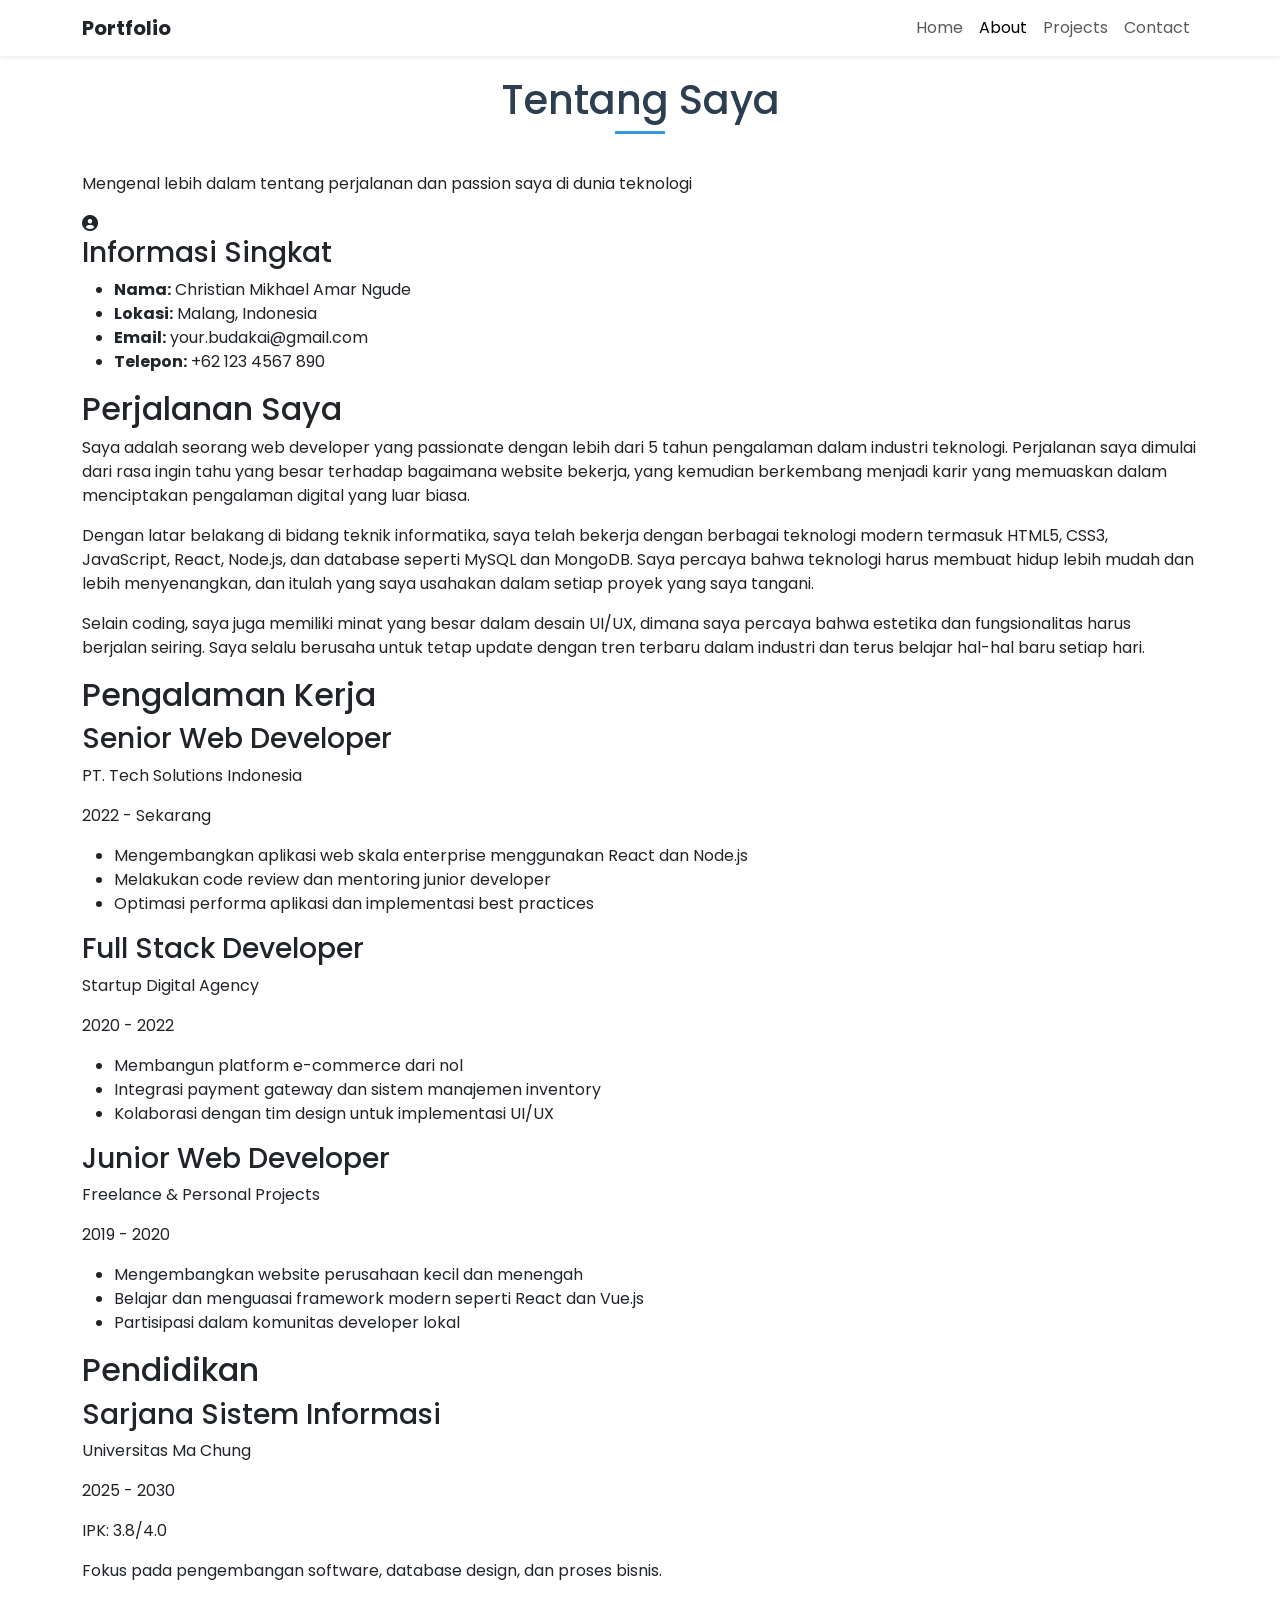
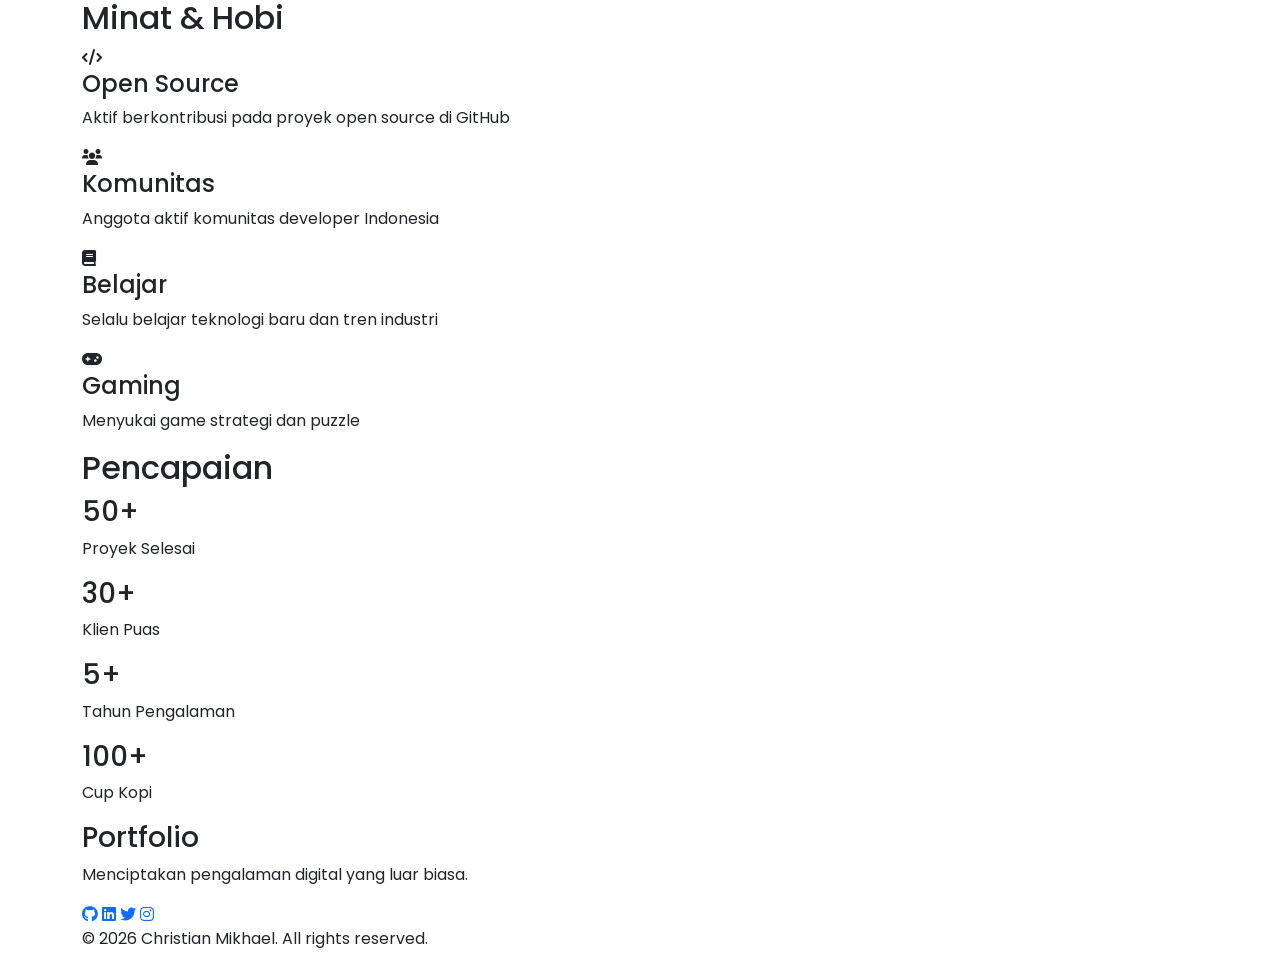
==== commit bec5785d: "tambahkan Co-authored-by: Copilot <copilot@github.com>" ====
--- a/about.html
+++ b/about.html
@@ -5,9 +5,29 @@
     <meta name="viewport" content="width=device-width, initial-scale=1.0">
     <title>Tentang Saya - Portofolio Modern</title>
     <link href="https://cdn.jsdelivr.net/npm/bootstrap@5.3.0/dist/css/bootstrap.min.css" rel="stylesheet">
-    <link rel="stylesheet" href="nyoba.css">
     <link href="https://fonts.googleapis.com/css2?family=Poppins:wght@300;400;500;600;700&display=swap" rel="stylesheet">
     <link rel="stylesheet" href="https://cdnjs.cloudflare.com/ajax/libs/font-awesome/6.0.0/css/all.min.css">
+    <style>
+        body { font-family: 'Poppins', sans-serif; }
+        .about-page { padding-top: 76px; }
+        .section-title {
+            font-size: 2.5rem;
+            text-align: center;
+            margin-bottom: 3rem;
+            color: #2c3e50;
+            position: relative;
+        }
+        .section-title::after {
+            content: '';
+            position: absolute;
+            bottom: -10px;
+            left: 50%;
+            transform: translateX(-50%);
+            width: 50px;
+            height: 3px;
+            background: #3498db;
+        }
+    </style>
 </head>
 <body>
     <header>
